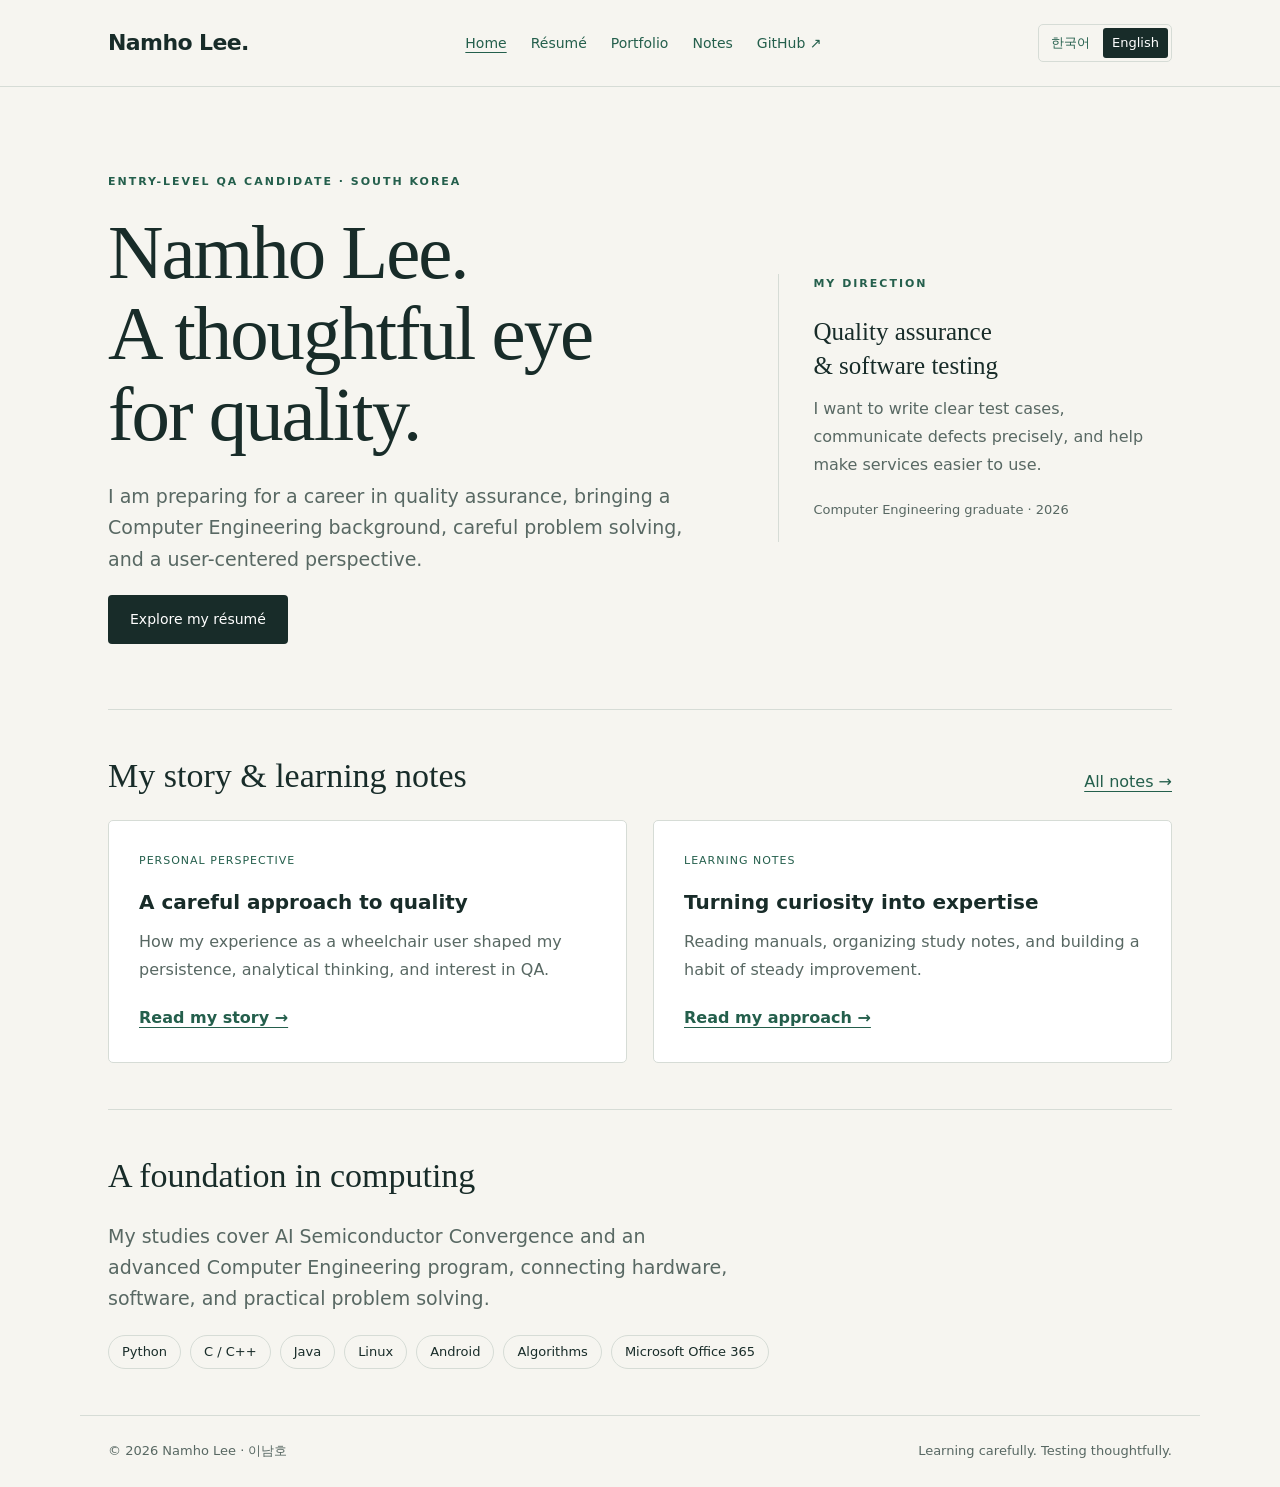
==== en/index.html @ 648018c0 "Add persistent Korean and English language settings and matching resumes" ====
<!doctype html>
<html lang="en"><head><meta charset="utf-8"><meta name="viewport" content="width=device-width, initial-scale=1"><meta name="description" content="Namho Lee — entry-level QA candidate. Education, skills, certifications, and personal notes on learning and quality assurance."><title>Home | Namho Lee</title><link rel="stylesheet" href="../assets/style.css"><script src="../assets/language.js" defer></script></head>
<body data-language="en" data-page="index.html"><a class="skip" href="#main">Skip to content</a><header><nav aria-label="Main navigation"><a class="brand" href="index.html">Namho Lee<span aria-hidden="true">.</span></a><div class="navlinks"><a href="index.html" aria-current="page">Home</a><a href="resume.html">Résumé</a><a href="portfolio.html">Portfolio</a><a href="notes.html">Notes</a><a href="https://github.com/lnh24390">GitHub ↗</a></div><div class="language-switch" role="group" aria-label="Language"><a href="../index.html" data-language="ko">한국어</a><a href="../en/index.html" data-language="en" aria-current="true">English</a></div></nav></header><main id="main"><section class="hero"><div><p class="eyebrow">Entry-level QA candidate · South Korea</p><h1>Namho Lee.<br>A thoughtful eye<br>for quality.</h1><p class="lede">I am preparing for a career in quality assurance, bringing a Computer Engineering background, careful problem solving, and a user-centered perspective.</p><a class="button" href="resume.html">Explore my résumé</a></div><aside class="hero-aside"><p class="eyebrow">My direction</p><strong>Quality assurance<br>&amp; software testing</strong><p class="muted">I want to write clear test cases, communicate defects precisely, and help make services easier to use.</p><p class="date">Computer Engineering graduate · 2026</p></aside></section><section class="section"><div class="section-top"><h2>My story &amp; learning notes</h2><a href="notes.html">All notes →</a></div><div class="grid"><article class="card"><span class="tag">Personal perspective</span><h3>A careful approach to quality</h3><p>How my experience as a wheelchair user shaped my persistence, analytical thinking, and interest in QA.</p><a href="posts/my-path-to-qa.html">Read my story →</a></article><article class="card"><span class="tag">Learning notes</span><h3>Turning curiosity into expertise</h3><p>Reading manuals, organizing study notes, and building a habit of steady improvement.</p><a href="posts/how-i-learn.html">Read my approach →</a></article></div></section><section class="section"><h2>A foundation in computing</h2><p class="lede">My studies cover AI Semiconductor Convergence and an advanced Computer Engineering program, connecting hardware, software, and practical problem solving.</p><div class="skills"><span>Python</span><span>C / C++</span><span>Java</span><span>Linux</span><span>Android</span><span>Algorithms</span><span>Microsoft Office 365</span></div></section></main><footer><span>© 2026 Namho Lee · 이남호</span><span>Learning carefully. Testing thoughtfully.</span></footer></body></html>
---- assets/style.css ----
:root{--paper:#f6f5f0;--ink:#182c29;--muted:#586863;--line:#d6dcd6;--accent:#245f4c;--white:#fff;--serif:Georgia,'Times New Roman',serif}*{box-sizing:border-box}html{scroll-behavior:smooth}body{margin:0;background:var(--paper);color:var(--ink);font:16px/1.75 system-ui,-apple-system,BlinkMacSystemFont,'Segoe UI',sans-serif}a{color:var(--accent);text-underline-offset:4px}a:hover{color:#122f26}header{border-bottom:1px solid var(--line)}nav{max-width:1120px;margin:auto;min-height:86px;display:flex;align-items:center;justify-content:space-between;padding:18px 28px;gap:22px}.brand{text-decoration:none;font-weight:750;letter-spacing:-.6px;font-size:22px;color:var(--ink)}.navlinks{display:flex;gap:24px;flex-wrap:wrap}.navlinks a{text-decoration:none;font-size:14px}.navlinks [aria-current=page]{text-decoration:underline}main{max-width:1120px;margin:auto;padding:0 28px}.hero{padding:85px 0 65px;display:grid;grid-template-columns:1.5fr 1fr;gap:80px}.eyebrow{text-transform:uppercase;letter-spacing:2px;font-size:11px;font-weight:700;color:var(--accent);margin:0 0 22px}h1{font:clamp(44px,6vw,78px)/1.05 var(--serif);letter-spacing:-2px;font-weight:400;margin:0 0 26px}h2{font:34px/1.2 var(--serif);font-weight:400;margin:0 0 24px}h3{font-size:20px;line-height:1.35;margin:0 0 12px}p{margin:0 0 20px}.lede{font-size:19px;line-height:1.65;max-width:630px;color:var(--muted)}.button{display:inline-block;text-decoration:none;background:var(--ink);color:white;padding:12px 22px;border-radius:4px;font-size:14px}.button:hover{background:var(--accent);color:white}.hero-aside{border-left:1px solid var(--line);padding-left:34px;align-self:center}.hero-aside strong{display:block;font:25px/1.35 var(--serif);margin:12px 0}.muted,.date{color:var(--muted)}.date{font-size:13px}.section{border-top:1px solid var(--line);padding:46px 0}.section-top{display:flex;justify-content:space-between;gap:20px;align-items:baseline}.grid{display:grid;grid-template-columns:repeat(2,1fr);gap:26px}.card{background:var(--white);padding:30px;border:1px solid var(--line);border-radius:5px}.card p{color:var(--muted)}.card a{font-weight:600}.tag{font-size:11px;letter-spacing:1px;text-transform:uppercase;color:var(--accent);margin-bottom:18px;display:block}.skills{display:flex;gap:9px;flex-wrap:wrap}.skills span{font-size:13px;border:1px solid var(--line);border-radius:30px;padding:5px 13px}.page-head{padding:65px 0 30px;max-width:820px}.page-head h1{font-size:58px}.resume-grid{display:grid;grid-template-columns:240px 1fr;gap:55px;padding-bottom:60px}.resume-side{font-size:14px}.resume-side h2{font:16px system-ui;font-weight:700;margin:25px 0 12px}.resume-body section{border-top:1px solid var(--line);padding:28px 0}.resume-body h2{font-size:29px}.entry{margin-bottom:26px}.entry:last-child{margin-bottom:0}ul{padding-left:22px}li{margin-bottom:10px}.article{max-width:760px;margin:0 auto;padding-bottom:60px}.article .page-head h1{font-size:52px}.article h2{font-size:28px;margin-top:40px}.article p{font-size:17px}.note{font-size:13px;color:var(--muted)}footer{border-top:1px solid var(--line);padding:24px 28px;max-width:1120px;margin:0 auto;color:var(--muted);font-size:13px;display:flex;justify-content:space-between;gap:20px}.skip{position:absolute;left:-10000px}.skip:focus{left:12px;top:12px;background:white;padding:10px;z-index:10}:focus-visible{outline:3px solid #c08337;outline-offset:4px}@media(max-width:760px){nav{align-items:flex-start;flex-direction:column;gap:8px}.navlinks{gap:18px}.hero{grid-template-columns:1fr;gap:30px;padding:45px 0}.hero-aside{padding-left:22px}.grid{grid-template-columns:1fr}.resume-grid{grid-template-columns:1fr;gap:20px}.resume-side{border-top:1px solid var(--line);padding-top:20px}.page-head h1,.article .page-head h1{font-size:42px}.section-top{display:block}main{padding:0 22px}footer{flex-direction:column;gap:4px}h1{letter-spacing:-1px}}@media print{header,footer,.button,.skip{display:none}body{background:white;color:black;font-size:11pt}main{padding:0}.page-head{padding:10px 0}.page-head h1{font-size:32pt}.resume-grid{grid-template-columns:180px 1fr;gap:25px}.resume-body section{padding:15px 0}.entry{break-inside:avoid}a{color:black}}

nav{flex-wrap:wrap}.language-switch{display:flex;gap:4px;border:1px solid var(--line);border-radius:5px;padding:3px}.language-switch a{font-size:13px;text-decoration:none;padding:4px 9px;border-radius:3px}.language-switch [aria-current="true"]{background:var(--ink);color:white}@media(max-width:760px){.language-switch{align-self:flex-end}.hero h1{font-size:42px}}
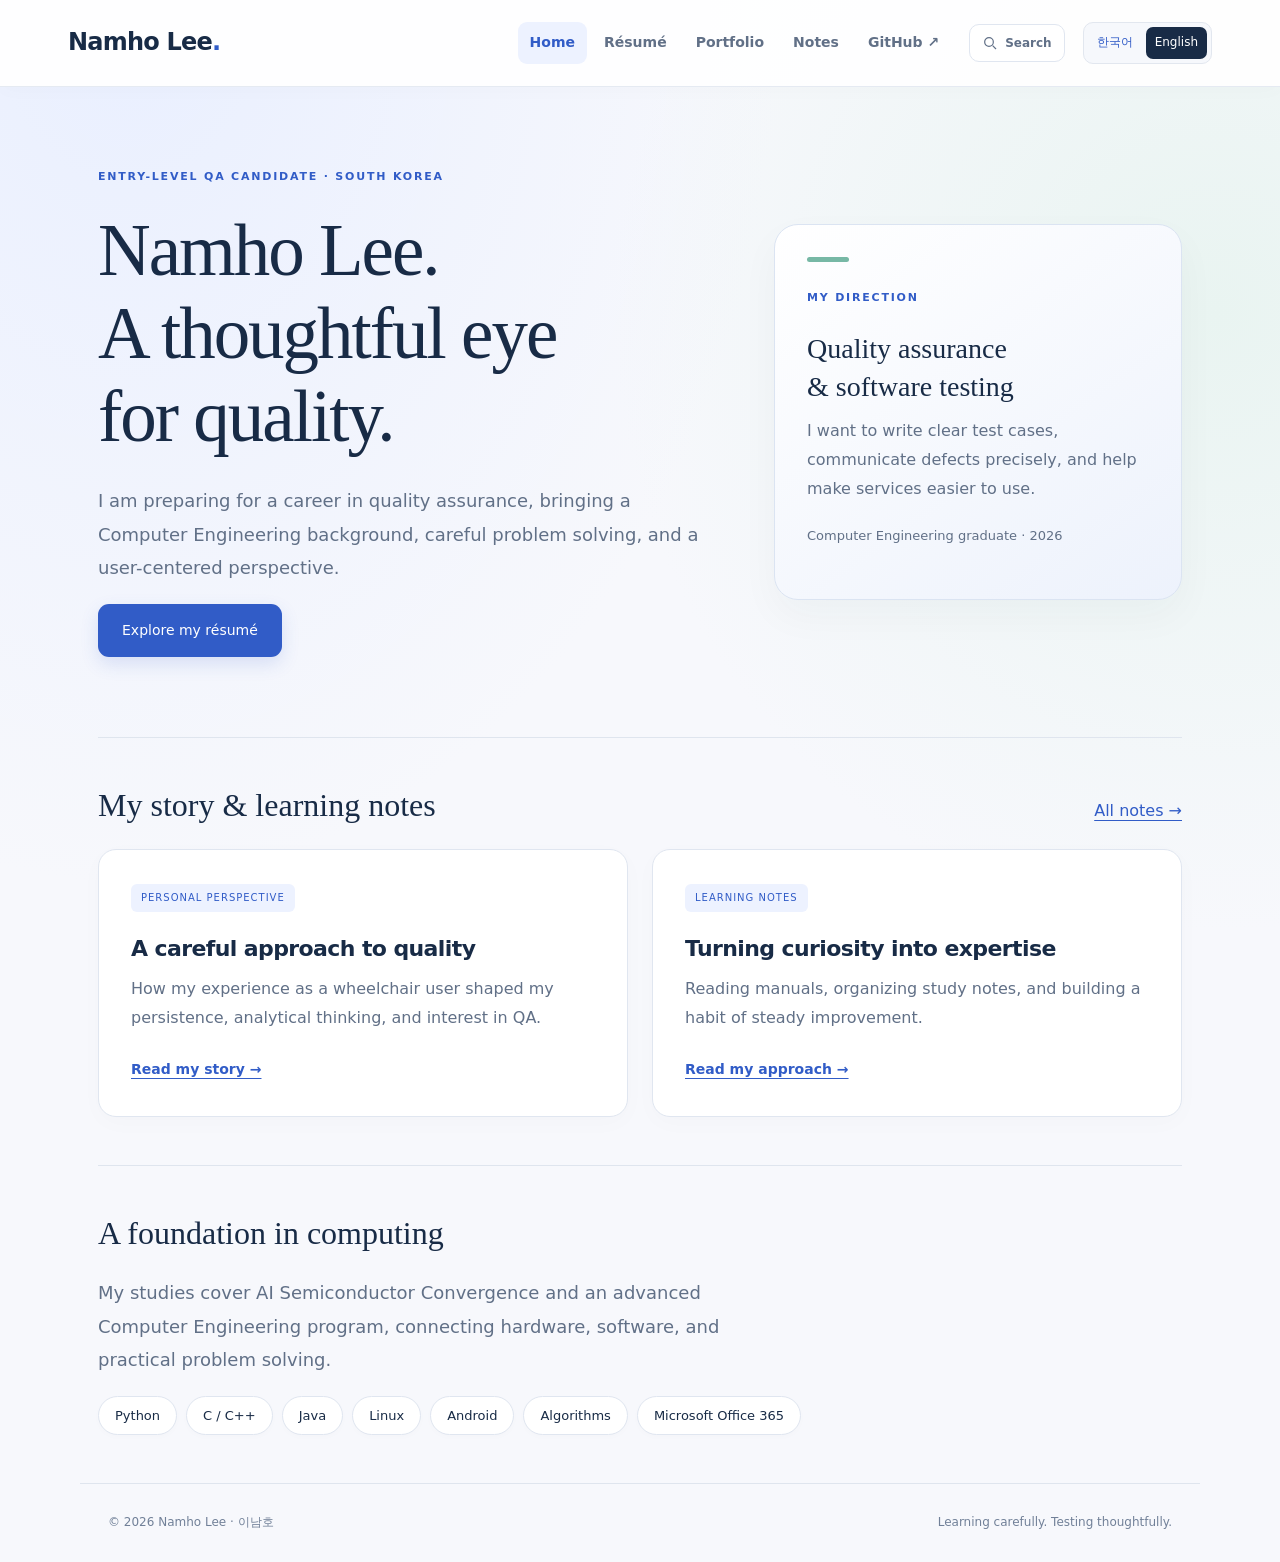
==== commit c4d7ee55: "Refresh blog design and add bilingual site search" ====
--- a/en/index.html
+++ b/en/index.html
@@ -1,3 +1,3 @@
 <!doctype html>
-<html lang="en"><head><meta charset="utf-8"><meta name="viewport" content="width=device-width, initial-scale=1"><meta name="description" content="Namho Lee — entry-level QA candidate. Education, skills, certifications, and personal notes on learning and quality assurance."><title>Home | Namho Lee</title><link rel="stylesheet" href="../assets/style.css"><script src="../assets/language.js" defer></script></head>
-<body data-language="en" data-page="index.html"><a class="skip" href="#main">Skip to content</a><header><nav aria-label="Main navigation"><a class="brand" href="index.html">Namho Lee<span aria-hidden="true">.</span></a><div class="navlinks"><a href="index.html" aria-current="page">Home</a><a href="resume.html">Résumé</a><a href="portfolio.html">Portfolio</a><a href="notes.html">Notes</a><a href="https://github.com/lnh24390">GitHub ↗</a></div><div class="language-switch" role="group" aria-label="Language"><a href="../index.html" data-language="ko">한국어</a><a href="../en/index.html" data-language="en" aria-current="true">English</a></div></nav></header><main id="main"><section class="hero"><div><p class="eyebrow">Entry-level QA candidate · South Korea</p><h1>Namho Lee.<br>A thoughtful eye<br>for quality.</h1><p class="lede">I am preparing for a career in quality assurance, bringing a Computer Engineering background, careful problem solving, and a user-centered perspective.</p><a class="button" href="resume.html">Explore my résumé</a></div><aside class="hero-aside"><p class="eyebrow">My direction</p><strong>Quality assurance<br>&amp; software testing</strong><p class="muted">I want to write clear test cases, communicate defects precisely, and help make services easier to use.</p><p class="date">Computer Engineering graduate · 2026</p></aside></section><section class="section"><div class="section-top"><h2>My story &amp; learning notes</h2><a href="notes.html">All notes →</a></div><div class="grid"><article class="card"><span class="tag">Personal perspective</span><h3>A careful approach to quality</h3><p>How my experience as a wheelchair user shaped my persistence, analytical thinking, and interest in QA.</p><a href="posts/my-path-to-qa.html">Read my story →</a></article><article class="card"><span class="tag">Learning notes</span><h3>Turning curiosity into expertise</h3><p>Reading manuals, organizing study notes, and building a habit of steady improvement.</p><a href="posts/how-i-learn.html">Read my approach →</a></article></div></section><section class="section"><h2>A foundation in computing</h2><p class="lede">My studies cover AI Semiconductor Convergence and an advanced Computer Engineering program, connecting hardware, software, and practical problem solving.</p><div class="skills"><span>Python</span><span>C / C++</span><span>Java</span><span>Linux</span><span>Android</span><span>Algorithms</span><span>Microsoft Office 365</span></div></section></main><footer><span>© 2026 Namho Lee · 이남호</span><span>Learning carefully. Testing thoughtfully.</span></footer></body></html>+<html lang="en"><head><meta charset="utf-8"><meta name="viewport" content="width=device-width, initial-scale=1"><meta name="description" content="Namho Lee — entry-level QA candidate. Education, skills, certifications, and personal notes on learning and quality assurance."><title>Home | Namho Lee</title><link rel="stylesheet" href="../assets/style.css"><script src="../assets/language.js" defer></script><script src="../assets/search.js" defer></script></head>
+<body data-language="en" data-page="index.html"><a class="skip" href="#main">Skip to content</a><header><nav aria-label="Main navigation"><a class="brand" href="index.html">Namho Lee<span aria-hidden="true">.</span></a><div class="navlinks"><a href="index.html" aria-current="page">Home</a><a href="resume.html">Résumé</a><a href="portfolio.html">Portfolio</a><a href="notes.html">Notes</a><a href="https://github.com/lnh24390">GitHub ↗</a></div><button class="search-trigger" type="button" aria-haspopup="dialog"><svg width="16" height="16" viewBox="0 0 24 24" fill="none" stroke="currentColor" stroke-width="1.8" aria-hidden="true"><circle cx="10.5" cy="10.5" r="6.5"/><path d="m16 16 5 5"/></svg>Search</button><div class="language-switch" role="group" aria-label="Language"><a href="../index.html" data-language="ko">한국어</a><a href="../en/index.html" data-language="en" aria-current="true">English</a></div></nav></header><main id="main"><section class="hero"><div><p class="eyebrow">Entry-level QA candidate · South Korea</p><h1>Namho Lee.<br>A thoughtful eye<br>for quality.</h1><p class="lede">I am preparing for a career in quality assurance, bringing a Computer Engineering background, careful problem solving, and a user-centered perspective.</p><a class="button" href="resume.html">Explore my résumé</a></div><aside class="hero-aside"><p class="eyebrow">My direction</p><strong>Quality assurance<br>&amp; software testing</strong><p class="muted">I want to write clear test cases, communicate defects precisely, and help make services easier to use.</p><p class="date">Computer Engineering graduate · 2026</p></aside></section><section class="section"><div class="section-top"><h2>My story &amp; learning notes</h2><a href="notes.html">All notes →</a></div><div class="grid"><article class="card"><span class="tag">Personal perspective</span><h3>A careful approach to quality</h3><p>How my experience as a wheelchair user shaped my persistence, analytical thinking, and interest in QA.</p><a href="posts/my-path-to-qa.html">Read my story →</a></article><article class="card"><span class="tag">Learning notes</span><h3>Turning curiosity into expertise</h3><p>Reading manuals, organizing study notes, and building a habit of steady improvement.</p><a href="posts/how-i-learn.html">Read my approach →</a></article></div></section><section class="section"><h2>A foundation in computing</h2><p class="lede">My studies cover AI Semiconductor Convergence and an advanced Computer Engineering program, connecting hardware, software, and practical problem solving.</p><div class="skills"><span>Python</span><span>C / C++</span><span>Java</span><span>Linux</span><span>Android</span><span>Algorithms</span><span>Microsoft Office 365</span></div></section></main><footer><span>© 2026 Namho Lee · 이남호</span><span>Learning carefully. Testing thoughtfully.</span></footer><dialog id="site-search" aria-labelledby="search-title"><div class="search-heading"><h2 id="search-title">Search</h2><button class="search-close" type="button">Close ×</button></div><label class="search-label" for="search-input">Search résumé, projects, notes…</label><input id="search-input" type="search" placeholder="Search résumé, projects, notes…" autocomplete="off"><div class="search-results" aria-live="polite"></div></dialog></body></html>
--- a/assets/style.css
+++ b/assets/style.css
@@ -1,3 +1,20 @@
 :root{--paper:#f6f5f0;--ink:#182c29;--muted:#586863;--line:#d6dcd6;--accent:#245f4c;--white:#fff;--serif:Georgia,'Times New Roman',serif}*{box-sizing:border-box}html{scroll-behavior:smooth}body{margin:0;background:var(--paper);color:var(--ink);font:16px/1.75 system-ui,-apple-system,BlinkMacSystemFont,'Segoe UI',sans-serif}a{color:var(--accent);text-underline-offset:4px}a:hover{color:#122f26}header{border-bottom:1px solid var(--line)}nav{max-width:1120px;margin:auto;min-height:86px;display:flex;align-items:center;justify-content:space-between;padding:18px 28px;gap:22px}.brand{text-decoration:none;font-weight:750;letter-spacing:-.6px;font-size:22px;color:var(--ink)}.navlinks{display:flex;gap:24px;flex-wrap:wrap}.navlinks a{text-decoration:none;font-size:14px}.navlinks [aria-current=page]{text-decoration:underline}main{max-width:1120px;margin:auto;padding:0 28px}.hero{padding:85px 0 65px;display:grid;grid-template-columns:1.5fr 1fr;gap:80px}.eyebrow{text-transform:uppercase;letter-spacing:2px;font-size:11px;font-weight:700;color:var(--accent);margin:0 0 22px}h1{font:clamp(44px,6vw,78px)/1.05 var(--serif);letter-spacing:-2px;font-weight:400;margin:0 0 26px}h2{font:34px/1.2 var(--serif);font-weight:400;margin:0 0 24px}h3{font-size:20px;line-height:1.35;margin:0 0 12px}p{margin:0 0 20px}.lede{font-size:19px;line-height:1.65;max-width:630px;color:var(--muted)}.button{display:inline-block;text-decoration:none;background:var(--ink);color:white;padding:12px 22px;border-radius:4px;font-size:14px}.button:hover{background:var(--accent);color:white}.hero-aside{border-left:1px solid var(--line);padding-left:34px;align-self:center}.hero-aside strong{display:block;font:25px/1.35 var(--serif);margin:12px 0}.muted,.date{color:var(--muted)}.date{font-size:13px}.section{border-top:1px solid var(--line);padding:46px 0}.section-top{display:flex;justify-content:space-between;gap:20px;align-items:baseline}.grid{display:grid;grid-template-columns:repeat(2,1fr);gap:26px}.card{background:var(--white);padding:30px;border:1px solid var(--line);border-radius:5px}.card p{color:var(--muted)}.card a{font-weight:600}.tag{font-size:11px;letter-spacing:1px;text-transform:uppercase;color:var(--accent);margin-bottom:18px;display:block}.skills{display:flex;gap:9px;flex-wrap:wrap}.skills span{font-size:13px;border:1px solid var(--line);border-radius:30px;padding:5px 13px}.page-head{padding:65px 0 30px;max-width:820px}.page-head h1{font-size:58px}.resume-grid{display:grid;grid-template-columns:240px 1fr;gap:55px;padding-bottom:60px}.resume-side{font-size:14px}.resume-side h2{font:16px system-ui;font-weight:700;margin:25px 0 12px}.resume-body section{border-top:1px solid var(--line);padding:28px 0}.resume-body h2{font-size:29px}.entry{margin-bottom:26px}.entry:last-child{margin-bottom:0}ul{padding-left:22px}li{margin-bottom:10px}.article{max-width:760px;margin:0 auto;padding-bottom:60px}.article .page-head h1{font-size:52px}.article h2{font-size:28px;margin-top:40px}.article p{font-size:17px}.note{font-size:13px;color:var(--muted)}footer{border-top:1px solid var(--line);padding:24px 28px;max-width:1120px;margin:0 auto;color:var(--muted);font-size:13px;display:flex;justify-content:space-between;gap:20px}.skip{position:absolute;left:-10000px}.skip:focus{left:12px;top:12px;background:white;padding:10px;z-index:10}:focus-visible{outline:3px solid #c08337;outline-offset:4px}@media(max-width:760px){nav{align-items:flex-start;flex-direction:column;gap:8px}.navlinks{gap:18px}.hero{grid-template-columns:1fr;gap:30px;padding:45px 0}.hero-aside{padding-left:22px}.grid{grid-template-columns:1fr}.resume-grid{grid-template-columns:1fr;gap:20px}.resume-side{border-top:1px solid var(--line);padding-top:20px}.page-head h1,.article .page-head h1{font-size:42px}.section-top{display:block}main{padding:0 22px}footer{flex-direction:column;gap:4px}h1{letter-spacing:-1px}}@media print{header,footer,.button,.skip{display:none}body{background:white;color:black;font-size:11pt}main{padding:0}.page-head{padding:10px 0}.page-head h1{font-size:32pt}.resume-grid{grid-template-columns:180px 1fr;gap:25px}.resume-body section{padding:15px 0}.entry{break-inside:avoid}a{color:black}}
 
 nav{flex-wrap:wrap}.language-switch{display:flex;gap:4px;border:1px solid var(--line);border-radius:5px;padding:3px}.language-switch a{font-size:13px;text-decoration:none;padding:4px 9px;border-radius:3px}.language-switch [aria-current="true"]{background:var(--ink);color:white}@media(max-width:760px){.language-switch{align-self:flex-end}.hero h1{font-size:42px}}
+
+/* Refined visual system */
+:root{--paper:#f7f8fc;--ink:#182b46;--muted:#617087;--line:#dfe5ee;--accent:#315cc7;--serif:Georgia,'Times New Roman',serif}
+body{background:radial-gradient(ellipse at 10% 0%,#e9efff 0,transparent 40%),radial-gradient(ellipse at 95% 20%,#e9f4f1 0,transparent 35%),var(--paper);line-height:1.8}
+header{background:rgba(255,255,255,.94);border-bottom:1px solid #e5eaf2;box-shadow:0 3px 20px #182b4605}
+nav{max-width:1200px;gap:18px;padding:18px 28px}.brand{font-size:24px;letter-spacing:-.8px}.brand span{color:var(--accent)}.navlinks{gap:5px;margin-left:auto}.navlinks a{padding:8px 12px;border-radius:9px;font-weight:600;color:var(--muted)}.navlinks a:hover,.navlinks [aria-current=page]{background:#edf2ff;color:var(--accent);text-decoration:none}
+main{max-width:1140px}.hero{padding:80px 0;gap:64px}.hero h1{font-size:clamp(44px,5.7vw,73px);line-height:1.14;letter-spacing:-2px}.eyebrow{color:var(--accent);font-size:11px;letter-spacing:1.8px}.lede{font-size:18px;line-height:1.85}.button{background:var(--accent);border-radius:11px;padding:14px 24px;box-shadow:0 7px 18px #315cc725;transition:transform .2s,box-shadow .2s}.button:hover{background:#244aaa;transform:translateY(-2px);box-shadow:0 10px 22px #315cc735}
+.hero-aside{background:linear-gradient(145deg,#fff,#edf2fc);border:1px solid #dbe4f2;border-radius:24px;padding:32px;box-shadow:0 16px 40px #182b4609;position:relative}.hero-aside:before{content:"";display:block;width:42px;height:5px;border-radius:10px;background:#77b8a5;margin-bottom:26px}.hero-aside strong{font-size:28px}
+.section{padding:48px 0;border-color:#dfe5ee}.section h2{font-size:32px}.grid{gap:24px}.card{border-radius:18px;padding:32px;border:1px solid #e0e6f0;box-shadow:0 6px 25px #182b4605;transition:transform .2s,box-shadow .2s,border-color .2s}.card:hover{transform:translateY(-4px);box-shadow:0 16px 35px #182b4610;border-color:#bdcdeb}.card h3{font-size:22px;letter-spacing:-.6px}.tag{display:inline-block;background:#edf2ff;padding:5px 10px;border-radius:6px;font-size:10px;margin-bottom:22px}.card a{display:inline-block;margin-top:4px;font-size:14px}.skills span{background:white;border-color:#e0e6f0;padding:7px 16px;box-shadow:0 2px 6px #182b4604}
+.page-head{padding:58px 0 36px}.page-head h1{letter-spacing:-1.5px;font-size:58px}.resume-grid{gap:36px;grid-template-columns:245px 1fr}.resume-side{background:#fff;border:1px solid #e0e6f0;border-radius:18px;padding:24px;align-self:start;box-shadow:0 8px 24px #182b4605}.resume-side h2{font-size:12px;text-transform:uppercase;letter-spacing:.5px;color:var(--muted)}.resume-body{background:#fff;border:1px solid #e0e6f0;border-radius:18px;padding:8px 32px;box-shadow:0 8px 24px #182b4605}.resume-body section:first-child{border-top:0}.resume-body h2{font-size:27px}.resume-body h3{font-size:18px;margin-top:24px}.article{background:#fff;border:1px solid #e0e6f0;border-radius:22px;padding:0 42px 42px;margin:40px auto}.article .page-head{padding-top:42px}.article .page-head h1{font-size:44px;line-height:1.25}.article p{line-height:1.95}footer{padding:28px;color:#718098;font-size:12px}
+.language-switch{background:#f6f8fc;border-color:#e2e7ef;border-radius:10px;padding:4px}.language-switch a{border-radius:7px;font-size:12px;padding:5px 9px}.language-switch [aria-current=true]{background:var(--ink)}
+.search-trigger{display:flex;align-items:center;gap:7px;border:1px solid #e0e6f0;background:white;border-radius:10px;padding:10px 12px;color:var(--muted);font:600 12px system-ui;cursor:pointer}.search-trigger:hover{background:#edf2ff;color:var(--accent)}
+dialog{width:min(620px,calc(100% - 32px));padding:28px;border:1px solid #e0e6f0;border-radius:20px;color:var(--ink);box-shadow:0 25px 90px #182b4635;max-height:80vh}dialog::backdrop{background:#182b4666;backdrop-filter:blur(4px)}.search-heading{display:flex;justify-content:space-between;align-items:center;margin-bottom:20px}.search-heading h2{font:600 24px system-ui;margin:0}.search-close{background:#f1f4f9;border:0;padding:8px 12px;border-radius:8px;color:var(--muted);cursor:pointer}.search-label{display:block;font-size:13px;color:var(--muted);margin-bottom:8px}#search-input{width:100%;border:1px solid #cbd7ea;border-radius:10px;padding:14px 16px;font:16px system-ui;color:var(--ink);background:#f9fbff}.search-results{margin-top:18px;max-height:45vh;overflow:auto}.search-status{font-size:14px;color:var(--muted);padding:10px 0}.search-result{display:block;text-decoration:none;padding:16px;border-radius:10px;border-bottom:1px solid #e5eaf2}.search-result:hover{background:#edf2ff}.search-result strong{display:block;color:var(--ink);font-size:16px}.search-result span{display:block;color:var(--muted);font-size:13px;margin-top:6px;line-height:1.7}
+@media(max-width:900px){nav{gap:10px}.navlinks{order:3;width:100%;margin:0;justify-content:center}.language-switch{margin-left:auto}.hero{gap:28px}}
+@media(max-width:760px){nav{flex-direction:row;align-items:center;padding:16px 20px}.brand{font-size:21px}.navlinks{gap:0;flex-wrap:wrap;justify-content:flex-start}.navlinks a{font-size:12px;padding:7px 9px}.search-trigger{padding:9px}.language-switch{align-self:auto}.language-switch a{font-size:11px;padding:5px 7px}.hero{padding:44px 0;grid-template-columns:1fr}.hero h1{font-size:42px;letter-spacing:-1.2px}.hero-aside{padding:25px;border-radius:18px}.lede{font-size:16px}.card{padding:25px}.page-head h1{font-size:40px}.resume-grid{grid-template-columns:1fr;gap:22px}.resume-side{padding:22px}.resume-body{padding:6px 23px}.article{padding:0 23px 30px;margin-top:28px}.article .page-head h1{font-size:34px}.section h2{font-size:27px}dialog{padding:22px}}
+@media(prefers-reduced-motion:reduce){html{scroll-behavior:auto}*{transition:none!important}}
+@media print{body{background:white}.search-trigger,.language-switch,dialog{display:none}.resume-side,.resume-body,.article{box-shadow:none;border:0;padding:0}.resume-grid{grid-template-columns:180px 1fr}.card{box-shadow:none}}
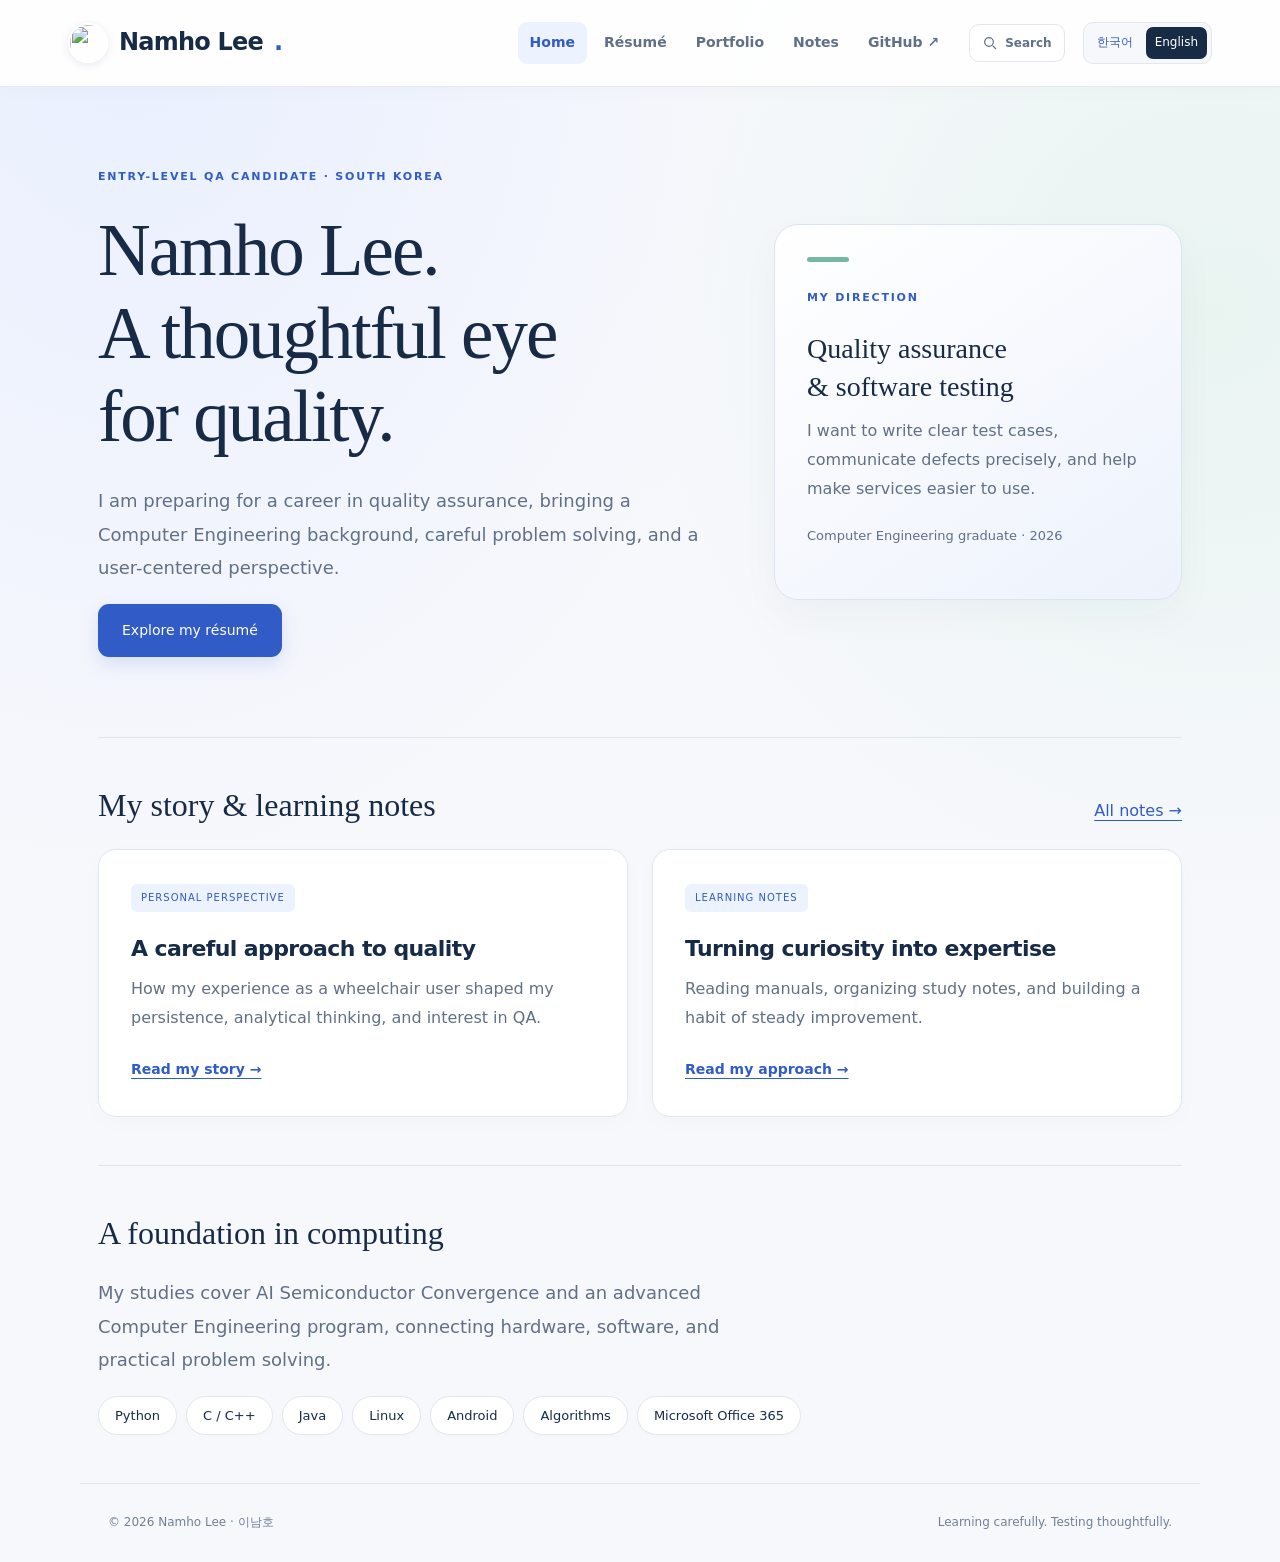
==== commit 17af4137: "Add GitHub profile photo to blog header" ====
--- a/en/index.html
+++ b/en/index.html
@@ -1,3 +1,3 @@
 <!doctype html>
-<html lang="en"><head><meta charset="utf-8"><meta name="viewport" content="width=device-width, initial-scale=1"><meta name="description" content="Namho Lee — entry-level QA candidate. Education, skills, certifications, and personal notes on learning and quality assurance."><title>Home | Namho Lee</title><link rel="stylesheet" href="../assets/style.css"><script src="../assets/language.js" defer></script><script src="../assets/search.js" defer></script></head>
-<body data-language="en" data-page="index.html"><a class="skip" href="#main">Skip to content</a><header><nav aria-label="Main navigation"><a class="brand" href="index.html">Namho Lee<span aria-hidden="true">.</span></a><div class="navlinks"><a href="index.html" aria-current="page">Home</a><a href="resume.html">Résumé</a><a href="portfolio.html">Portfolio</a><a href="notes.html">Notes</a><a href="https://github.com/lnh24390">GitHub ↗</a></div><button class="search-trigger" type="button" aria-haspopup="dialog"><svg width="16" height="16" viewBox="0 0 24 24" fill="none" stroke="currentColor" stroke-width="1.8" aria-hidden="true"><circle cx="10.5" cy="10.5" r="6.5"/><path d="m16 16 5 5"/></svg>Search</button><div class="language-switch" role="group" aria-label="Language"><a href="../index.html" data-language="ko">한국어</a><a href="../en/index.html" data-language="en" aria-current="true">English</a></div></nav></header><main id="main"><section class="hero"><div><p class="eyebrow">Entry-level QA candidate · South Korea</p><h1>Namho Lee.<br>A thoughtful eye<br>for quality.</h1><p class="lede">I am preparing for a career in quality assurance, bringing a Computer Engineering background, careful problem solving, and a user-centered perspective.</p><a class="button" href="resume.html">Explore my résumé</a></div><aside class="hero-aside"><p class="eyebrow">My direction</p><strong>Quality assurance<br>&amp; software testing</strong><p class="muted">I want to write clear test cases, communicate defects precisely, and help make services easier to use.</p><p class="date">Computer Engineering graduate · 2026</p></aside></section><section class="section"><div class="section-top"><h2>My story &amp; learning notes</h2><a href="notes.html">All notes →</a></div><div class="grid"><article class="card"><span class="tag">Personal perspective</span><h3>A careful approach to quality</h3><p>How my experience as a wheelchair user shaped my persistence, analytical thinking, and interest in QA.</p><a href="posts/my-path-to-qa.html">Read my story →</a></article><article class="card"><span class="tag">Learning notes</span><h3>Turning curiosity into expertise</h3><p>Reading manuals, organizing study notes, and building a habit of steady improvement.</p><a href="posts/how-i-learn.html">Read my approach →</a></article></div></section><section class="section"><h2>A foundation in computing</h2><p class="lede">My studies cover AI Semiconductor Convergence and an advanced Computer Engineering program, connecting hardware, software, and practical problem solving.</p><div class="skills"><span>Python</span><span>C / C++</span><span>Java</span><span>Linux</span><span>Android</span><span>Algorithms</span><span>Microsoft Office 365</span></div></section></main><footer><span>© 2026 Namho Lee · 이남호</span><span>Learning carefully. Testing thoughtfully.</span></footer><dialog id="site-search" aria-labelledby="search-title"><div class="search-heading"><h2 id="search-title">Search</h2><button class="search-close" type="button">Close ×</button></div><label class="search-label" for="search-input">Search résumé, projects, notes…</label><input id="search-input" type="search" placeholder="Search résumé, projects, notes…" autocomplete="off"><div class="search-results" aria-live="polite"></div></dialog></body></html>+<html lang="en"><head><meta charset="utf-8"><meta name="viewport" content="width=device-width, initial-scale=1"><meta name="description" content="Namho Lee — entry-level QA candidate. Education, skills, certifications, and personal notes on learning and quality assurance."><title>Home | Namho Lee</title><link rel="stylesheet" href="../assets/style.css?v=20261013-avatar"><script src="../assets/language.js" defer></script><script src="../assets/search.js" defer></script></head>
+<body data-language="en" data-page="index.html"><a class="skip" href="#main">Skip to content</a><header><nav aria-label="Main navigation"><a class="brand" href="index.html"><img class="profile-avatar" src="https://avatars.githubusercontent.com/u/233738775?v=4" alt="" width="40" height="40" referrerpolicy="no-referrer">Namho Lee<span aria-hidden="true">.</span></a><div class="navlinks"><a href="index.html" aria-current="page">Home</a><a href="resume.html">Résumé</a><a href="portfolio.html">Portfolio</a><a href="notes.html">Notes</a><a href="https://github.com/lnh24390">GitHub ↗</a></div><button class="search-trigger" type="button" aria-haspopup="dialog"><svg width="16" height="16" viewBox="0 0 24 24" fill="none" stroke="currentColor" stroke-width="1.8" aria-hidden="true"><circle cx="10.5" cy="10.5" r="6.5"/><path d="m16 16 5 5"/></svg>Search</button><div class="language-switch" role="group" aria-label="Language"><a href="../index.html" data-language="ko">한국어</a><a href="../en/index.html" data-language="en" aria-current="true">English</a></div></nav></header><main id="main"><section class="hero"><div><p class="eyebrow">Entry-level QA candidate · South Korea</p><h1>Namho Lee.<br>A thoughtful eye<br>for quality.</h1><p class="lede">I am preparing for a career in quality assurance, bringing a Computer Engineering background, careful problem solving, and a user-centered perspective.</p><a class="button" href="resume.html">Explore my résumé</a></div><aside class="hero-aside"><p class="eyebrow">My direction</p><strong>Quality assurance<br>&amp; software testing</strong><p class="muted">I want to write clear test cases, communicate defects precisely, and help make services easier to use.</p><p class="date">Computer Engineering graduate · 2026</p></aside></section><section class="section"><div class="section-top"><h2>My story &amp; learning notes</h2><a href="notes.html">All notes →</a></div><div class="grid"><article class="card"><span class="tag">Personal perspective</span><h3>A careful approach to quality</h3><p>How my experience as a wheelchair user shaped my persistence, analytical thinking, and interest in QA.</p><a href="posts/my-path-to-qa.html">Read my story →</a></article><article class="card"><span class="tag">Learning notes</span><h3>Turning curiosity into expertise</h3><p>Reading manuals, organizing study notes, and building a habit of steady improvement.</p><a href="posts/how-i-learn.html">Read my approach →</a></article></div></section><section class="section"><h2>A foundation in computing</h2><p class="lede">My studies cover AI Semiconductor Convergence and an advanced Computer Engineering program, connecting hardware, software, and practical problem solving.</p><div class="skills"><span>Python</span><span>C / C++</span><span>Java</span><span>Linux</span><span>Android</span><span>Algorithms</span><span>Microsoft Office 365</span></div></section></main><footer><span>© 2026 Namho Lee · 이남호</span><span>Learning carefully. Testing thoughtfully.</span></footer><dialog id="site-search" aria-labelledby="search-title"><div class="search-heading"><h2 id="search-title">Search</h2><button class="search-close" type="button">Close ×</button></div><label class="search-label" for="search-input">Search résumé, projects, notes…</label><input id="search-input" type="search" placeholder="Search résumé, projects, notes…" autocomplete="off"><div class="search-results" aria-live="polite"></div></dialog></body></html>
--- a/assets/style.css
+++ b/assets/style.css
@@ -18,3 +18,5 @@
 @media(max-width:760px){nav{flex-direction:row;align-items:center;padding:16px 20px}.brand{font-size:21px}.navlinks{gap:0;flex-wrap:wrap;justify-content:flex-start}.navlinks a{font-size:12px;padding:7px 9px}.search-trigger{padding:9px}.language-switch{align-self:auto}.language-switch a{font-size:11px;padding:5px 7px}.hero{padding:44px 0;grid-template-columns:1fr}.hero h1{font-size:42px;letter-spacing:-1.2px}.hero-aside{padding:25px;border-radius:18px}.lede{font-size:16px}.card{padding:25px}.page-head h1{font-size:40px}.resume-grid{grid-template-columns:1fr;gap:22px}.resume-side{padding:22px}.resume-body{padding:6px 23px}.article{padding:0 23px 30px;margin-top:28px}.article .page-head h1{font-size:34px}.section h2{font-size:27px}dialog{padding:22px}}
 @media(prefers-reduced-motion:reduce){html{scroll-behavior:auto}*{transition:none!important}}
 @media print{body{background:white}.search-trigger,.language-switch,dialog{display:none}.resume-side,.resume-body,.article{box-shadow:none;border:0;padding:0}.resume-grid{grid-template-columns:180px 1fr}.card{box-shadow:none}}
+
+.brand{display:inline-flex;align-items:center;gap:11px;white-space:nowrap}.profile-avatar{width:40px;height:40px;border-radius:50%;object-fit:cover;border:2px solid white;box-shadow:0 2px 9px #182b4618;flex-shrink:0}@media(max-width:760px){.profile-avatar{width:32px;height:32px}.brand{gap:8px;font-size:19px}}
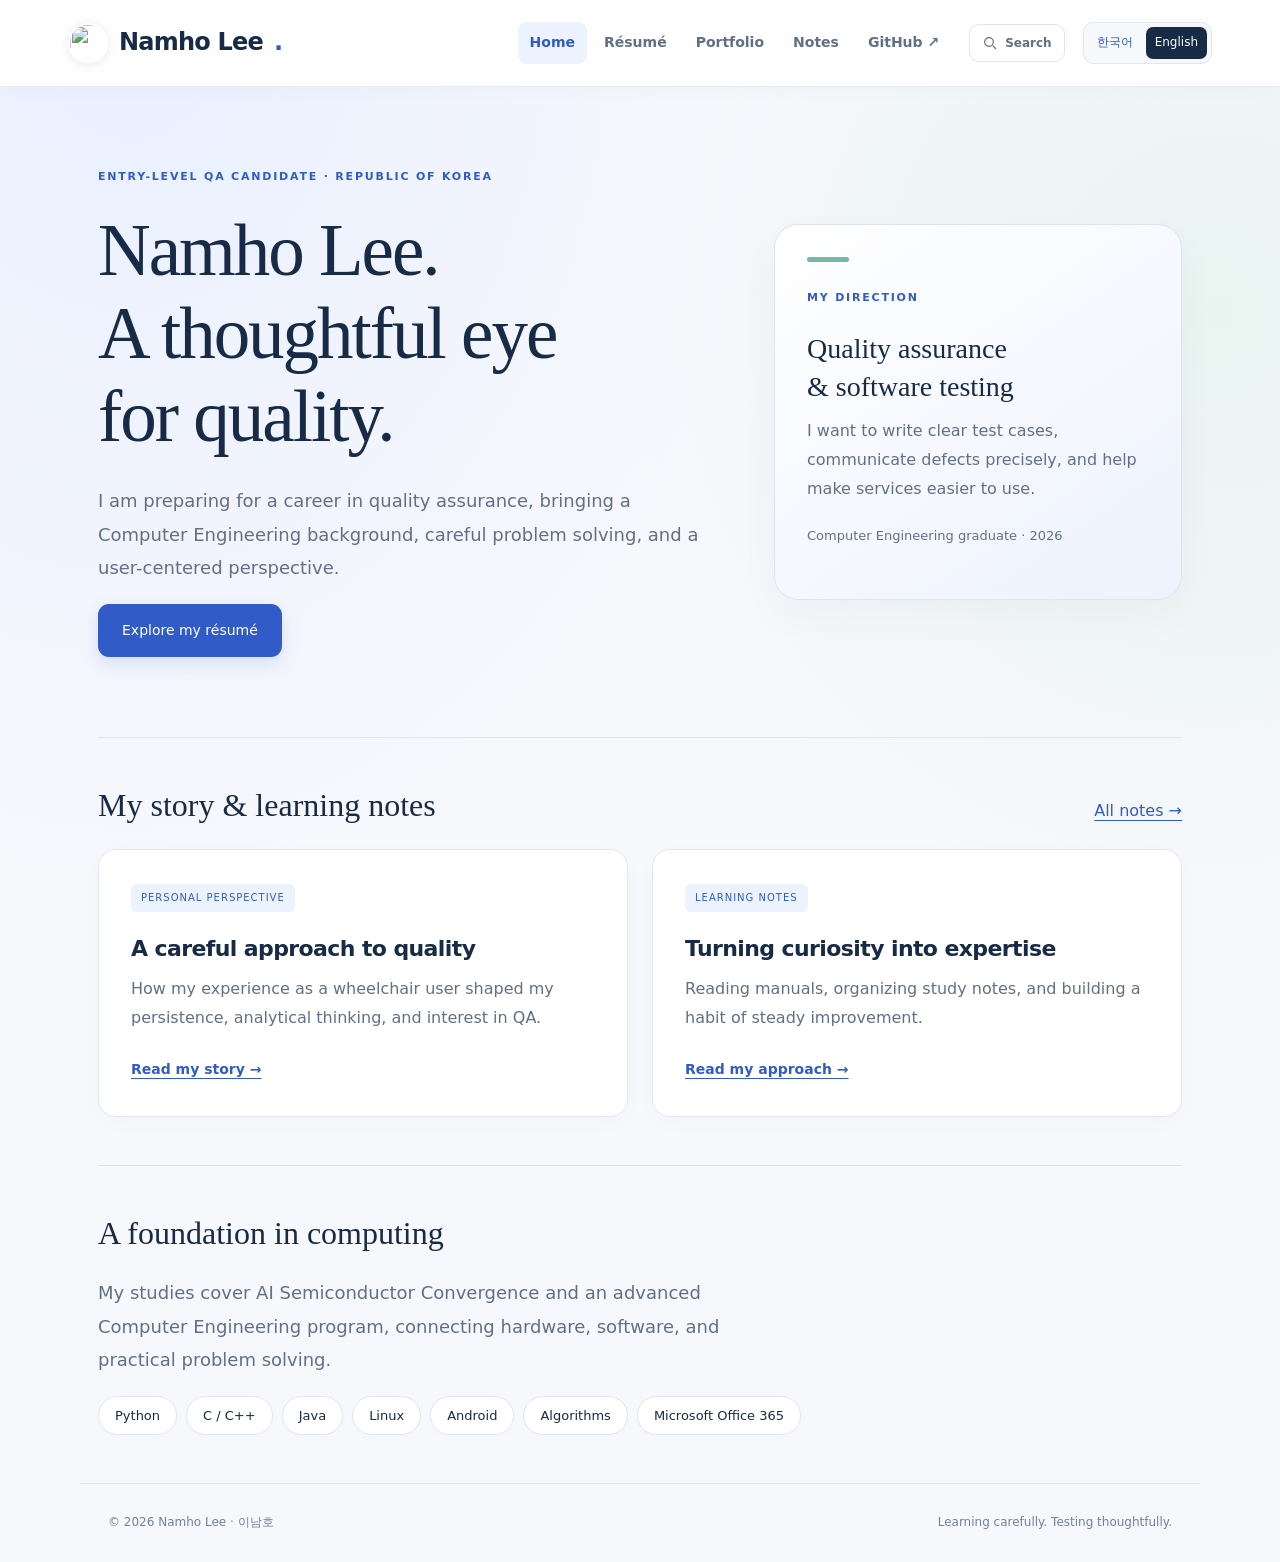
==== commit 64cade65: "Use Republic of Korea in English pages and resume" ====
--- a/en/index.html
+++ b/en/index.html
@@ -1,3 +1,3 @@
 <!doctype html>
 <html lang="en"><head><meta charset="utf-8"><meta name="viewport" content="width=device-width, initial-scale=1"><meta name="description" content="Namho Lee — entry-level QA candidate. Education, skills, certifications, and personal notes on learning and quality assurance."><title>Home | Namho Lee</title><link rel="stylesheet" href="../assets/style.css?v=20261013-avatar"><script src="../assets/language.js" defer></script><script src="../assets/search.js" defer></script></head>
-<body data-language="en" data-page="index.html"><a class="skip" href="#main">Skip to content</a><header><nav aria-label="Main navigation"><a class="brand" href="index.html"><img class="profile-avatar" src="https://avatars.githubusercontent.com/u/233738775?v=4" alt="" width="40" height="40" referrerpolicy="no-referrer">Namho Lee<span aria-hidden="true">.</span></a><div class="navlinks"><a href="index.html" aria-current="page">Home</a><a href="resume.html">Résumé</a><a href="portfolio.html">Portfolio</a><a href="notes.html">Notes</a><a href="https://github.com/lnh24390">GitHub ↗</a></div><button class="search-trigger" type="button" aria-haspopup="dialog"><svg width="16" height="16" viewBox="0 0 24 24" fill="none" stroke="currentColor" stroke-width="1.8" aria-hidden="true"><circle cx="10.5" cy="10.5" r="6.5"/><path d="m16 16 5 5"/></svg>Search</button><div class="language-switch" role="group" aria-label="Language"><a href="../index.html" data-language="ko">한국어</a><a href="../en/index.html" data-language="en" aria-current="true">English</a></div></nav></header><main id="main"><section class="hero"><div><p class="eyebrow">Entry-level QA candidate · South Korea</p><h1>Namho Lee.<br>A thoughtful eye<br>for quality.</h1><p class="lede">I am preparing for a career in quality assurance, bringing a Computer Engineering background, careful problem solving, and a user-centered perspective.</p><a class="button" href="resume.html">Explore my résumé</a></div><aside class="hero-aside"><p class="eyebrow">My direction</p><strong>Quality assurance<br>&amp; software testing</strong><p class="muted">I want to write clear test cases, communicate defects precisely, and help make services easier to use.</p><p class="date">Computer Engineering graduate · 2026</p></aside></section><section class="section"><div class="section-top"><h2>My story &amp; learning notes</h2><a href="notes.html">All notes →</a></div><div class="grid"><article class="card"><span class="tag">Personal perspective</span><h3>A careful approach to quality</h3><p>How my experience as a wheelchair user shaped my persistence, analytical thinking, and interest in QA.</p><a href="posts/my-path-to-qa.html">Read my story →</a></article><article class="card"><span class="tag">Learning notes</span><h3>Turning curiosity into expertise</h3><p>Reading manuals, organizing study notes, and building a habit of steady improvement.</p><a href="posts/how-i-learn.html">Read my approach →</a></article></div></section><section class="section"><h2>A foundation in computing</h2><p class="lede">My studies cover AI Semiconductor Convergence and an advanced Computer Engineering program, connecting hardware, software, and practical problem solving.</p><div class="skills"><span>Python</span><span>C / C++</span><span>Java</span><span>Linux</span><span>Android</span><span>Algorithms</span><span>Microsoft Office 365</span></div></section></main><footer><span>© 2026 Namho Lee · 이남호</span><span>Learning carefully. Testing thoughtfully.</span></footer><dialog id="site-search" aria-labelledby="search-title"><div class="search-heading"><h2 id="search-title">Search</h2><button class="search-close" type="button">Close ×</button></div><label class="search-label" for="search-input">Search résumé, projects, notes…</label><input id="search-input" type="search" placeholder="Search résumé, projects, notes…" autocomplete="off"><div class="search-results" aria-live="polite"></div></dialog></body></html>+<body data-language="en" data-page="index.html"><a class="skip" href="#main">Skip to content</a><header><nav aria-label="Main navigation"><a class="brand" href="index.html"><img class="profile-avatar" src="https://avatars.githubusercontent.com/u/233738775?v=4" alt="" width="40" height="40" referrerpolicy="no-referrer">Namho Lee<span aria-hidden="true">.</span></a><div class="navlinks"><a href="index.html" aria-current="page">Home</a><a href="resumes.html">Résumé</a><a href="portfolio.html">Portfolio</a><a href="notes.html">Notes</a><a href="https://github.com/lnh24390">GitHub ↗</a></div><button class="search-trigger" type="button" aria-haspopup="dialog"><svg width="16" height="16" viewBox="0 0 24 24" fill="none" stroke="currentColor" stroke-width="1.8" aria-hidden="true"><circle cx="10.5" cy="10.5" r="6.5"/><path d="m16 16 5 5"/></svg>Search</button><div class="language-switch" role="group" aria-label="Language"><a href="../index.html" data-language="ko">한국어</a><a href="../en/index.html" data-language="en" aria-current="true">English</a></div></nav></header><main id="main"><section class="hero"><div><p class="eyebrow">Entry-level QA candidate · Republic of Korea</p><h1>Namho Lee.<br>A thoughtful eye<br>for quality.</h1><p class="lede">I am preparing for a career in quality assurance, bringing a Computer Engineering background, careful problem solving, and a user-centered perspective.</p><a class="button" href="resume.html">Explore my résumé</a></div><aside class="hero-aside"><p class="eyebrow">My direction</p><strong>Quality assurance<br>&amp; software testing</strong><p class="muted">I want to write clear test cases, communicate defects precisely, and help make services easier to use.</p><p class="date">Computer Engineering graduate · 2026</p></aside></section><section class="section"><div class="section-top"><h2>My story &amp; learning notes</h2><a href="notes.html">All notes →</a></div><div class="grid"><article class="card"><span class="tag">Personal perspective</span><h3>A careful approach to quality</h3><p>How my experience as a wheelchair user shaped my persistence, analytical thinking, and interest in QA.</p><a href="posts/my-path-to-qa.html">Read my story →</a></article><article class="card"><span class="tag">Learning notes</span><h3>Turning curiosity into expertise</h3><p>Reading manuals, organizing study notes, and building a habit of steady improvement.</p><a href="posts/how-i-learn.html">Read my approach →</a></article></div></section><section class="section"><h2>A foundation in computing</h2><p class="lede">My studies cover AI Semiconductor Convergence and an advanced Computer Engineering program, connecting hardware, software, and practical problem solving.</p><div class="skills"><span>Python</span><span>C / C++</span><span>Java</span><span>Linux</span><span>Android</span><span>Algorithms</span><span>Microsoft Office 365</span></div></section></main><footer><span>© 2026 Namho Lee · 이남호</span><span>Learning carefully. Testing thoughtfully.</span></footer><dialog id="site-search" aria-labelledby="search-title"><div class="search-heading"><h2 id="search-title">Search</h2><button class="search-close" type="button">Close ×</button></div><label class="search-label" for="search-input">Search résumé, projects, notes…</label><input id="search-input" type="search" placeholder="Search résumé, projects, notes…" autocomplete="off"><div class="search-results" aria-live="polite"></div></dialog></body></html>
